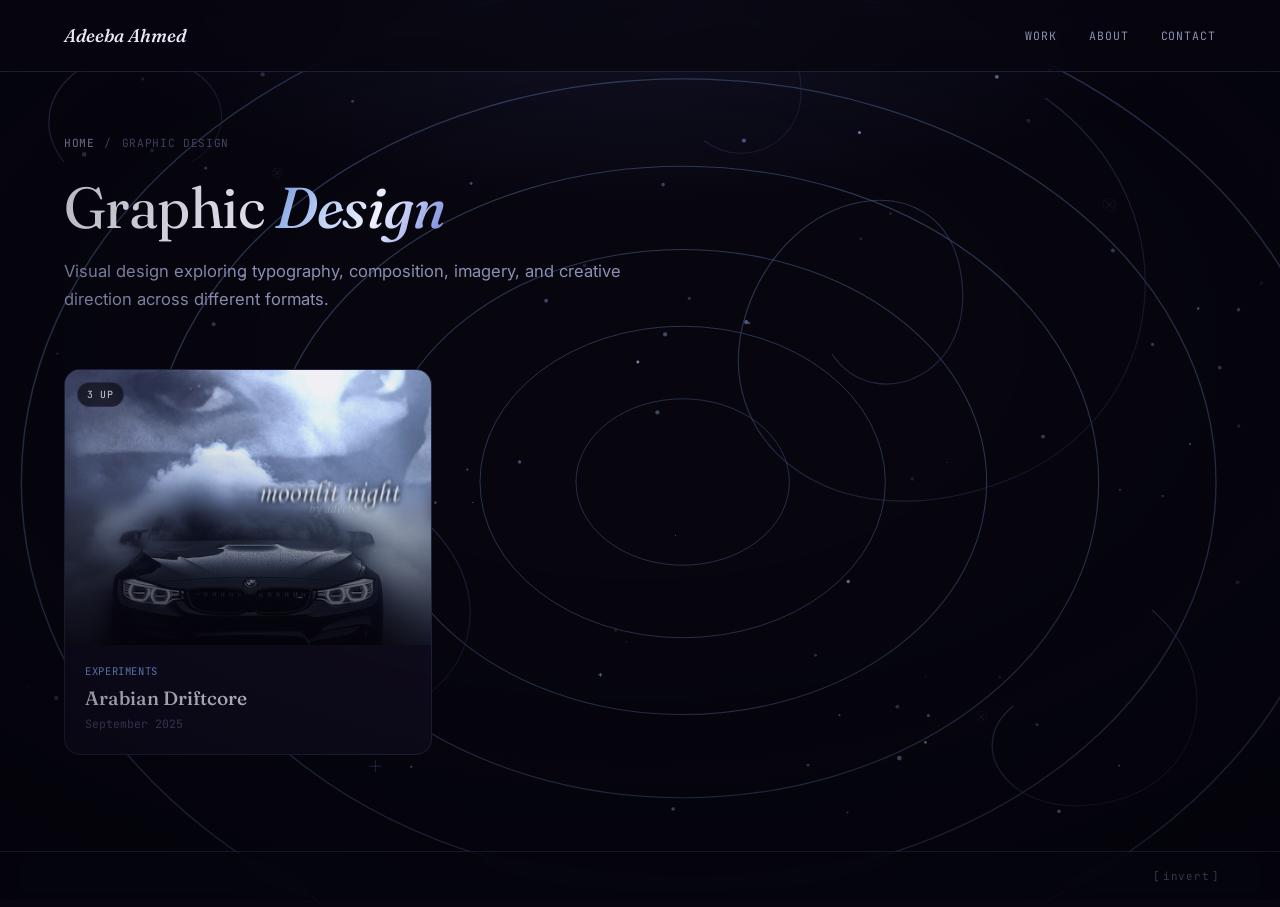
==== graphic-design.html @ d9ab300c "Add files via upload" ====
<!DOCTYPE html>
<html lang="en" data-theme="dark">
<head>
<meta charset="UTF-8">
<meta name="viewport" content="width=device-width, initial-scale=1.0">
<title>Graphic Design - Adeeba</title>
<link rel="stylesheet" href="styles.css">
<link rel="icon" type="image/png" href="assets/favicon.png">
</head>
<body>
<a href="#grid" class="skip-link">Skip to projects</a>

<div class="backdrop" aria-hidden="true" id="backdrop"></div>
<canvas class="motes" id="motes" aria-hidden="true"></canvas>

<header class="site">
  <a href="index.html" class="wordmark">Adeeba Ahmed</a>
  <nav class="top" aria-label="Primary">
    <ul>
      <li><a href="index.html#work">Work</a></li>
      <li><a href="index.html#about">About</a></li>
      <li><a href="index.html#contact">Contact</a></li>
    </ul>
  </nav>
  <button class="menu-toggle" aria-label="Toggle menu" aria-expanded="false">
    <span class="menu-bar"></span>
    <span class="menu-bar"></span>
    <span class="menu-bar"></span>
  </button>
</header>

<main>
  <section class="cat-hero">
    <nav class="crumbs" aria-label="Breadcrumb">
      <a href="index.html">Home</a><span aria-hidden="true">/</span><span>Graphic Design</span>
    </nav>
    <h1>Graphic <em>Design</em></h1>
    <p class="lede">Visual design exploring typography, composition, imagery, and creative direction across different formats.</p>
  </section>

  <section class="gallery" id="grid">
    <div class="pieces" id="the-grid" role="list"></div>
  </section>
</main>

<div class="spotlight-veil" id="spotlight-veil" hidden>
  <div class="spotlight" role="dialog" aria-modal="true" aria-labelledby="spotlight-title" id="spotlight">
    <button class="spotlight-shut" id="spotlight-shut" aria-label="Close">&times;</button>
    <div class="spotlight-stage" id="spotlight-stage"></div>
    <div class="spotlight-info">
      <span class="kicker" id="spotlight-kicker"></span>
      <h2 id="spotlight-title"></h2>
      <span class="when" id="spotlight-when"></span>
      <p id="spotlight-context"></p>
    </div>
  </div>
</div>

<div class="dim-switch">
  <button id="dim-switch-btn" aria-pressed="false">
    <span class="bracket">[</span>invert<span class="bracket">]</span>
  </button>
</div>

<script src="common.js"></script>
<script src="graphic-design-data.js"></script>
</body>
</html>
---- styles.css ----
@import url("https://fonts.googleapis.com/css2?family=Fraunces:ital,opsz,wght@0,9..144,300;0,9..144,500;0,9..144,600;1,9..144,400;1,9..144,500&family=Inter:wght@400;500;600&family=JetBrains+Mono:wght@400;500&display=swap");

* {
  box-sizing: border-box;
}
html {
  scroll-behavior: smooth;
}

/* ================================================================
   context behind theme
   tbh i cant choose an aesthetic, i love purples and blues in their dark form
   but also their icy light forms so that's why i hav an invert button.
   the dark mode is inspired by coraline, and the light mode is inspired by barbie swan lake.
   ================================================================ */
html[data-theme="dark"] {
  --bg: #07060f;
  --bg-soft: #100c1e;
  --line: rgba(140, 160, 232, 0.16);
  --ink: #e8e9f5;
  --ink-dim: #8b8fb3;
  --ink-faint: #4a4d70;
  --accent: #7ba3e8;
  --accent-2: #6c7fdb;
  --accent-3: #4a3f8f;
  --accent-4: #241f45;
  --glow: #eef1ff;
  --focus: #d7e0ff;
  --haze: 0.62;
}

html[data-theme="light"] {
  --bg: #f5f7fc;
  --bg-soft: #ffffff;
  --line: #dde3f4;
  --ink: #1f2438;
  --ink-dim: #5b6280;
  --ink-faint: #9aa2c4;
  --accent: #5a7bc4;
  --accent-2: #8d6fd6;
  --accent-3: #b8c8ec;
  --accent-4: #e8ecfa;
  --glow: #6f4fc9;
  --focus: #3a4f9f;
  --haze: 0.5;
}

body {
  margin: 0;
  background: radial-gradient(
      ellipse 80% 55% at 50% -10%,
      color-mix(in srgb, var(--accent-2) 20%, transparent) 0%,
      var(--bg) 60%
    ),
    var(--bg);
  color: var(--ink);
  font-family: "Inter", sans-serif;
  -webkit-font-smoothing: antialiased;
  transition:
    background 0.5s ease,
    color 0.5s ease;
  overflow-x: hidden;
  padding-bottom: 3.5rem;
}

a {
  color: inherit;
}
::selection {
  background: var(--accent-2);
  color: #fff;
}
a:focus-visible,
button:focus-visible {
  outline: 2px solid var(--focus);
  outline-offset: 4px;
  border-radius: 4px;
}
.skip-link {
  position: absolute;
  left: -999px;
  top: 0;
  background: var(--accent);
  color: var(--bg);
  padding: 0.75rem 1.25rem;
  z-index: 200;
  font-weight: 600;
  border-radius: 0 0 8px 0;
}
.skip-link:focus {
  left: 0;
}

/* ---------- backdrop: linework + drifting motes ---------- */
.backdrop {
  position: fixed;
  inset: 0;
  z-index: 0;
  pointer-events: none;
  opacity: var(--haze);
  transition: opacity 0.5s ease;
}
.backdrop svg {
  position: absolute;
  width: 100%;
  height: 100%;
}
.motes {
  position: fixed;
  inset: 0;
  z-index: 1;
  pointer-events: none;
  width: 100%;
  height: 100%;
}

html[data-theme="dark"] body::after {
  content: "";
  position: fixed;
  inset: 0;
  z-index: 2;
  pointer-events: none;
  background: radial-gradient(ellipse 85% 75% at 50% 38%, transparent 35%, rgba(2, 1, 8, 0.6) 100%);
}
html[data-theme="light"] .hero::before {
  content: "";
  position: absolute;
  top: -10%;
  left: 50%;
  translate: -50% 0;
  width: 900px;
  height: 900px;
  max-width: 140vw;
  background: radial-gradient(circle, color-mix(in srgb, var(--accent-2) 22%, transparent) 0%, transparent 65%);
  z-index: -1;
  pointer-events: none;
}

/* ---------- header ---------- */
header.site {
  position: sticky;
  top: 0;
  z-index: 40;
  display: flex;
  align-items: center;
  justify-content: space-between;
  padding: 1.5rem clamp(1.5rem, 5vw, 4rem);
  backdrop-filter: blur(10px);
  background: color-mix(in srgb, var(--bg) 75%, transparent);
  border-bottom: 1px solid var(--line);
}
.wordmark {
  font-family: "Fraunces", serif;
  font-style: italic;
  font-weight: 500;
  font-size: 1.15rem;
  text-decoration: none;
}
nav.top ul {
  list-style: none;
  display: flex;
  gap: 2rem;
  margin: 0;
  padding: 0;
  font-family: "JetBrains Mono", monospace;
  font-size: 0.72rem;
  letter-spacing: 0.08em;
  text-transform: uppercase;
}
nav.top a {
  text-decoration: none;
  color: var(--ink-dim);
  transition: color 0.25s ease;
}
nav.top a:hover,
nav.top a[aria-current] {
  color: var(--accent);
}

/* ---------- hamburger menu hidden on wide screens, takes over on phones ----------
   3 lines that morph into an x. aria-expanded is already toggled by the JS
   for the open/close + focus logic, so the animation just hangs off that  */
.menu-toggle {
  display: none;
  flex-direction: column;
  align-items: center;
  justify-content: center;
  gap: 4px;
  background: none;
  border: 1px solid var(--line);
  padding: 0.6rem;
  border-radius: 999px;
  cursor: pointer;
  transition: border-color 0.2s ease;
}
.menu-toggle:hover {
  border-color: var(--accent);
}
.menu-bar {
  width: 16px;
  height: 2px;
  background: var(--ink-dim);
  border-radius: 999px;
  transform-origin: center;
  transition: transform 0.25s ease, opacity 0.2s ease, background-color 0.2s ease;
}
.menu-toggle:hover .menu-bar {
  background: var(--accent);
}
.menu-toggle[aria-expanded="true"] .menu-bar:nth-child(1) {
  transform: translateY(6px) rotate(45deg);
}
.menu-toggle[aria-expanded="true"] .menu-bar:nth-child(2) {
  opacity: 0;
}
.menu-toggle[aria-expanded="true"] .menu-bar:nth-child(3) {
  transform: translateY(-6px) rotate(-45deg);
}

@media (max-width: 640px) {
  .menu-toggle {
    display: inline-flex;
  }
  nav.top {
    position: absolute;
    top: 100%;
    left: 0;
    right: 0;
    background: color-mix(in srgb, var(--bg) 92%, transparent);
    backdrop-filter: blur(10px);
    border-bottom: 1px solid var(--line);
    max-height: 0;
    overflow: hidden;
    opacity: 0;
    pointer-events: none;
    transition: max-height 0.35s ease, opacity 0.25s ease;
  }
  nav.top.open {
    max-height: 260px;
    opacity: 1;
    pointer-events: auto;
  }
  nav.top ul {
    flex-direction: column;
    gap: 0;
    padding: 0.5rem clamp(1.5rem, 5vw, 4rem) 1.25rem;
  }
  nav.top ul li {
    border-bottom: 1px solid var(--line);
  }
  nav.top ul li:last-child {
    border-bottom: none;
  }
  nav.top a {
    display: block;
    padding: 0.9rem 0;
  }
}

/* ---------- little mono tag, used everywhere ---------- */
.tagline {
  font-family: "JetBrains Mono", monospace;
  font-size: 0.72rem;
  letter-spacing: 0.1em;
  color: var(--accent);
  display: inline-block;
}

/* ---------- hero ---------- */
.hero {
  position: relative;
  min-height: 78svh;
  display: flex;
  flex-direction: column;
  justify-content: center;
  padding: 4rem clamp(1.5rem, 5vw, 4rem) 3rem;
  z-index: 1;
  max-width: 1000px;
}
.hero .tagline {
  margin-bottom: 2rem;
}

.hero-headline {
  font-family: "Fraunces", serif;
  font-weight: 400;
  font-size: clamp(2.6rem, 8vw, 5.2rem);
  line-height: 1.1;
  margin: 0 0 1.75rem;
  letter-spacing: -0.01em;
}
.hero-headline .row {
  display: block;
}
.hero-headline em {
  font-style: italic;
  font-weight: 500;
  background: linear-gradient(120deg, var(--accent), var(--glow) 55%, var(--accent-2));
  -webkit-background-clip: text;
  background-clip: text;
  color: transparent;
}

.hero p.lede {
  font-size: clamp(1.05rem, 1.4vw, 1.2rem);
  color: var(--ink-dim);
  max-width: 48ch;
  line-height: 1.65;
  margin: 0 0 2.5rem;
}

.hero-cta {
  display: flex;
  gap: 1rem;
  flex-wrap: wrap;
}
.btn {
  font-family: "JetBrains Mono", monospace;
  font-size: 0.78rem;
  letter-spacing: 0.06em;
  text-transform: uppercase;
  padding: 0.95rem 1.6rem;
  border-radius: 999px;
  text-decoration: none;
  display: inline-flex;
  align-items: center;
  gap: 0.5rem;
  transition:
    transform 0.25s ease,
    border-color 0.25s ease,
    background 0.25s ease;
  border: 1px solid var(--line);
}
.btn.primary {
  background: var(--accent);
  color: var(--bg);
  border-color: var(--accent);
  font-weight: 500;
}
.btn.primary:hover {
  transform: translateY(-2px);
  background: var(--glow);
  color: var(--bg);
}
.btn.ghost {
  color: var(--ink);
  background: transparent;
}
.btn.ghost:hover {
  border-color: var(--accent);
  color: var(--accent);
  transform: translateY(-2px);
}

/* ---------- section head, reused everywhere ---------- */
.section-head {
  display: flex;
  align-items: baseline;
  justify-content: space-between;
  margin-bottom: 2rem;
  flex-wrap: wrap;
  gap: 1rem;
  border-bottom: 1px solid var(--line);
  padding-bottom: 1.1rem;
}
.section-head h2 {
  font-family: "Fraunces", serif;
  font-weight: 400;
  font-style: italic;
  font-size: clamp(1.4rem, 3vw, 2rem);
  margin: 0;
}
.section-head .count {
  font-family: "JetBrains Mono", monospace;
  font-size: 0.72rem;
  color: var(--ink-faint);
  letter-spacing: 0.06em;
  text-transform: uppercase;
}

/* ================================================================
   PRACTICE GRID (homepage)
   ================================================================ */
.practices {
  padding: 2rem clamp(1.5rem, 5vw, 4rem) 6rem;
  position: relative;
  z-index: 1;
}
.practice-grid {
  display: grid;
  grid-template-columns: repeat(2, 1fr);
  gap: 1px;
  background: var(--line);
  border: 1px solid var(--line);
  border-radius: 18px;
  overflow: hidden;
}
@media (max-width: 720px) {
  .practice-grid {
    grid-template-columns: 1fr;
  }
}
.practice {
  background: var(--bg-soft);
  padding: 2.25rem 2rem;
  text-decoration: none;
  color: var(--ink);
  position: relative;
  min-height: 220px;
  display: flex;
  flex-direction: column;
  justify-content: space-between;
  transition: background 0.3s ease;
  isolation: isolate;
}
.practice::before {
  content: "";
  position: absolute;
  inset: 0;
  background: linear-gradient(135deg, var(--tint, var(--accent-2)), transparent 60%);
  opacity: 0;
  transition: opacity 0.35s ease;
  z-index: -1;
}
.practice:hover::before,
.practice:focus-visible::before {
  opacity: 0.2;
}
.practice:hover,
.practice:focus-visible {
  background: color-mix(in srgb, var(--bg-soft) 80%, var(--accent));
}
.practice .idx {
  font-family: "JetBrains Mono", monospace;
  font-size: 0.7rem;
  color: var(--ink-faint);
  letter-spacing: 0.08em;
}
.practice h3 {
  font-family: "Fraunces", serif;
  font-weight: 500;
  font-size: 1.65rem;
  margin: 1rem 0 0.5rem;
  letter-spacing: -0.01em;
}
.practice p {
  font-size: 0.92rem;
  color: var(--ink-dim);
  margin: 0;
  max-width: 34ch;
  line-height: 1.55;
}
.practice .meta {
  margin-top: 1.5rem;
  display: flex;
  justify-content: space-between;
  align-items: center;
}
.practice .hex {
  font-family: "JetBrains Mono", monospace;
  font-size: 0.72rem;
  color: var(--accent);
  letter-spacing: 0.04em;
}
.practice .arrow {
  font-size: 1.1rem;
  color: var(--ink-faint);
  transition:
    transform 0.3s ease,
    color 0.3s ease;
}
.practice:hover .arrow {
  transform: translateX(4px);
  color: var(--accent);
}

/* ================================================================
   ABOUT + CONTACT (homepage, back to back)
   ================================================================ */
.about {
  padding: 2rem clamp(1.5rem, 5vw, 4rem) 4rem;
  position: relative;
  z-index: 1;
  max-width: 760px;
}
.about p {
  font-size: 1.05rem;
  line-height: 1.75;
  color: var(--ink-dim);
  margin: 0 0 1.5rem;
}
.about p:last-of-type {
  margin-bottom: 2rem;
}
.about-tags {
  display: flex;
  flex-wrap: wrap;
  gap: 0.6rem;
}
.about-tags span {
  font-family: "JetBrains Mono", monospace;
  font-size: 0.68rem;
  letter-spacing: 0.06em;
  text-transform: uppercase;
  border: 1px solid var(--line);
  color: var(--ink-dim);
  padding: 0.4rem 0.8rem;
  border-radius: 999px;
}

.contact {
  padding: 0 clamp(1.5rem, 5vw, 4rem) 6rem;
  position: relative;
  z-index: 1;
  max-width: 760px;
}
.contact h2 {
  font-family: "Fraunces", serif;
  font-style: italic;
  font-weight: 400;
  font-size: clamp(1.4rem, 3vw, 1.9rem);
  margin: 0 0 1rem;
}
.contact-links {
  display: flex;
  flex-wrap: wrap;
  gap: 1.75rem;
}
.contact-links a {
  font-family: "JetBrains Mono", monospace;
  font-size: 0.85rem;
  letter-spacing: 0.03em;
  text-decoration: none;
  color: var(--ink);
  border-bottom: 1px solid var(--line);
  padding-bottom: 0.2rem;
  transition:
    color 0.2s ease,
    border-color 0.2s ease;
}
.contact-links a:hover {
  color: var(--accent);
  border-color: var(--accent);
}
.contact .fine-print {
  margin-top: 3rem;
  font-family: "JetBrains Mono", monospace;
  font-size: 0.68rem;
  color: var(--ink-faint);
  letter-spacing: 0.05em;
  text-transform: uppercase;
}

/* ================================================================
   CATEGORY PAGE HERO + BREADCRUMB
   ================================================================ */
.cat-hero {
  padding: 4rem clamp(1.5rem, 5vw, 4rem) 2.5rem;
  max-width: 900px;
  position: relative;
  z-index: 1;
}
.crumbs {
  font-family: "JetBrains Mono", monospace;
  font-size: 0.7rem;
  letter-spacing: 0.06em;
  color: var(--ink-faint);
  text-transform: uppercase;
  margin-bottom: 1.75rem;
  display: flex;
  gap: 0.6rem;
}
.crumbs a {
  text-decoration: none;
  color: var(--ink-dim);
}
.crumbs a:hover {
  color: var(--accent);
}
.cat-hero .tagline {
  margin-bottom: 1.25rem;
  display: block;
}
.cat-hero h1 {
  font-family: "Fraunces", serif;
  font-weight: 400;
  font-size: clamp(2.2rem, 5.5vw, 3.6rem);
  line-height: 1.05;
  margin: 0 0 1.25rem;
  letter-spacing: -0.01em;
}
.cat-hero h1 em {
  font-style: italic;
  font-weight: 500;
  background: linear-gradient(120deg, var(--accent), var(--glow) 60%, var(--accent-2));
  -webkit-background-clip: text;
  background-clip: text;
  color: transparent;
}
.cat-hero .lede {
  font-size: clamp(1rem, 1.3vw, 1.1rem);
  color: var(--ink-dim);
  max-width: 60ch;
  line-height: 1.65;
  margin: 0;
}

/* ================================================================
   PIECES (the project grid used on every category page)
   ================================================================ */
.gallery {
  padding: 1rem clamp(1.5rem, 5vw, 4rem) 6rem;
  position: relative;
  z-index: 1;
}
.pieces {
  display: grid;
  grid-template-columns: repeat(3, 1fr);
  gap: 1.5rem;
}
@media (max-width: 980px) {
  .pieces {
    grid-template-columns: repeat(2, 1fr);
  }
}
@media (max-width: 620px) {
  .pieces {
    grid-template-columns: 1fr;
  }
}

.piece {
  background: var(--bg-soft);
  border: 1px solid var(--line);
  border-radius: 16px;
  overflow: hidden;
  cursor: pointer;
  transition:
    transform 0.3s ease,
    border-color 0.3s ease,
    box-shadow 0.3s ease;
  display: flex;
  flex-direction: column;
  text-align: left;
  padding: 0;
  color: var(--ink);
  font-family: inherit;
}
.piece:hover,
.piece:focus-visible {
  transform: translateY(-4px);
  border-color: var(--accent);
  box-shadow: 0 20px 45px color-mix(in srgb, var(--accent-2) 25%, transparent);
}

.piece-shot {
  position: relative;
  aspect-ratio: 4/3;
  overflow: hidden;
  background: linear-gradient(135deg, var(--tint, var(--accent-2)), var(--bg-soft) 75%);
}
.piece-shot video,
.piece-shot img {
  width: 100%;
  height: 100%;
  object-fit: cover;
  display: block;
  opacity: 0.92;
}
/* the youtube hover/auto preview sits absolute over the poster. pointer-events:
   none matters here. without it, a click landing on the visible preview would
   go to youtube's iframe instead of the card underneath (iframes are a
   separate document, so a click inside one never bubbles back out to trigger
   the card's own click handler), and the spotlight would never open. */
.piece-shot .yt-preview {
  position: absolute;
  inset: 0;
  width: 100%;
  height: 100%;
  border: 0;
  pointer-events: none;
}
.piece-shot .badge {
  position: absolute;
  top: 0.75rem;
  left: 0.75rem;
  font-family: "JetBrains Mono", monospace;
  font-size: 0.62rem;
  letter-spacing: 0.08em;
  text-transform: uppercase;
  background: color-mix(in srgb, var(--bg) 65%, transparent);
  backdrop-filter: blur(6px);
  color: var(--glow);
  padding: 0.3rem 0.55rem;
  border-radius: 999px;
  border: 1px solid var(--line);
}
.piece-shot .peek {
  position: absolute;
  inset: 0;
  display: flex;
  align-items: center;
  justify-content: center;
  opacity: 0;
  transition: opacity 0.25s ease;
}
.piece-shot .peek svg {
  width: 42px;
  height: 42px;
}
.piece:hover .peek,
.piece:focus-visible .peek {
  opacity: 1;
}
.piece-shot::after {
  content: "";
  position: absolute;
  inset: 0;
  background: linear-gradient(180deg, transparent 40%, color-mix(in srgb, var(--bg) 70%, transparent) 100%);
}

.piece-info {
  padding: 1.1rem 1.25rem 1.4rem;
}
.piece-info .kicker {
  font-family: "JetBrains Mono", monospace;
  font-size: 0.66rem;
  letter-spacing: 0.06em;
  text-transform: uppercase;
  color: var(--accent);
}
.piece-info h3 {
  font-family: "Fraunces", serif;
  font-weight: 500;
  font-size: 1.2rem;
  margin: 0.5rem 0 0.3rem;
}
.piece-info .when {
  font-family: "JetBrains Mono", monospace;
  font-size: 0.72rem;
  color: var(--ink-faint);
}

/* website cards get a "visit" hint instead of a play icon */
.piece-shot .visit-hint {
  position: absolute;
  bottom: 0.75rem;
  right: 0.75rem;
  font-family: "JetBrains Mono", monospace;
  font-size: 0.62rem;
  letter-spacing: 0.06em;
  text-transform: uppercase;
  color: var(--glow);
  background: color-mix(in srgb, var(--bg) 55%, transparent);
  backdrop-filter: blur(6px);
  padding: 0.3rem 0.6rem;
  border-radius: 999px;
  border: 1px solid var(--line);
  opacity: 0;
  transition: opacity 0.25s ease;
}
.piece:hover .visit-hint,
.piece:focus-visible .visit-hint {
  opacity: 1;
}

/* ---------- pager (grid pagination, see script.js, off by default) ---------- */
.pager {
  display: flex;
  align-items: center;
  justify-content: center;
  gap: 1.25rem;
  margin-top: 3rem;
}
.pager-btn {
  font-family: "JetBrains Mono", monospace;
  font-size: 0.72rem;
  letter-spacing: 0.06em;
  text-transform: uppercase;
  background: none;
  border: 1px solid var(--line);
  color: var(--ink-dim);
  padding: 0.6rem 1.1rem;
  border-radius: 999px;
  cursor: pointer;
  transition:
    color 0.2s ease,
    border-color 0.2s ease;
}
.pager-btn:hover:not(:disabled) {
  color: var(--accent);
  border-color: var(--accent);
}
.pager-btn:disabled {
  opacity: 0.35;
  cursor: not-allowed !important;
}
.pager-status {
  font-family: "JetBrains Mono", monospace;
  font-size: 0.72rem;
  color: var(--ink-faint);
  letter-spacing: 0.05em;
}

/* ================================================================
   SPOTLIGHT (the lightbox opened by clicking a piece)
   ================================================================ */
.spotlight-veil {
  position: fixed;
  inset: 0;
  z-index: 150;
  background: color-mix(in srgb, var(--bg) 85%, transparent);
  backdrop-filter: blur(6px);
  display: flex;
  align-items: center;
  justify-content: center;
  padding: 2rem;
}
.spotlight-veil[hidden] {
  display: none;
}
.spotlight {
  background: var(--bg-soft);
  border: 1px solid var(--line);
  border-radius: 20px;
  max-width: 880px;
  width: 100%;
  max-height: 90vh;
  overflow-y: auto;
  position: relative;
  box-shadow: 0 40px 100px rgba(0, 0, 0, 0.4);
}
.spotlight-shut {
  position: absolute;
  top: 1rem;
  right: 1rem;
  z-index: 8;
  background: color-mix(in srgb, var(--bg) 70%, transparent);
  color: var(--ink);
  border: 1px solid var(--line);
  border-radius: 50%;
  width: 38px;
  height: 38px;
  font-size: 1.4rem;
  line-height: 1;
  cursor: pointer;
  display: flex;
  align-items: center;
  justify-content: center;
  transition:
    background 0.2s ease,
    color 0.2s ease;
}
.spotlight-shut:hover {
  background: var(--accent);
  color: var(--bg);
}

.spotlight-stage {
  width: 100%;
  aspect-ratio: 16/9;
  background: #000;
  position: relative;
  border-radius: 20px 20px 0 0;
  overflow: hidden;
}
.spotlight-stage video,
.spotlight-stage img {
  width: 100%;
  height: 100%;
  object-fit: contain;
  background: #000;
  display: block;
}

/* carousel controls, only present when a piece has multiple frames */
.carousel-prev,
.carousel-next {
  position: absolute;
  top: 50%;
  translate: 0 -50%;
  z-index: 6;
  width: 40px;
  height: 40px;
  border-radius: 50%;
  border: 1px solid rgba(255, 255, 255, 0.25);
  background: rgba(0, 0, 0, 0.4);
  color: #fff;
  font-size: 1.1rem;
  cursor: pointer;
  display: flex;
  align-items: center;
  justify-content: center;
  transition: background 0.2s ease;
}
.carousel-prev:hover,
.carousel-next:hover {
  background: rgba(0, 0, 0, 0.65);
}
.carousel-prev {
  left: 14px;
}
.carousel-next {
  right: 14px;
}
.carousel-dots {
  position: absolute;
  bottom: 12px;
  left: 50%;
  translate: -50% 0;
  display: flex;
  gap: 0.4rem;
  z-index: 6;
}
.carousel-dots span {
  width: 6px;
  height: 6px;
  border-radius: 50%;
  background: rgba(255, 255, 255, 0.4);
  transition:
    background 0.2s ease,
    transform 0.2s ease;
}
.carousel-dots span.active {
  background: #fff;
  transform: scale(1.3);
}

/* slide-in for whichever frame just got swiped/clicked to, so moving
   thru a carousel feels like swiping instead of a flat static swap.
   direction-aware. next comes in from the right, prev comes in from
   the left. common.js skips adding these classes entirely for
   reduced-motion browsers, so no need to guard it again in here. */
@keyframes frameInFromRight {
  from {
    opacity: 0;
    transform: translateX(28px);
  }
  to {
    opacity: 1;
    transform: translateX(0);
  }
}
@keyframes frameInFromLeft {
  from {
    opacity: 0;
    transform: translateX(-28px);
  }
  to {
    opacity: 1;
    transform: translateX(0);
  }
}
.frame-slide-next {
  animation: frameInFromRight 0.32s ease-out;
}
.frame-slide-prev {
  animation: frameInFromLeft 0.32s ease-out;
}

.spotlight-info {
  padding: 1.75rem 2rem 2.25rem;
}
.spotlight-info .kicker {
  font-family: "JetBrains Mono", monospace;
  font-size: 0.7rem;
  letter-spacing: 0.06em;
  text-transform: uppercase;
  color: var(--accent);
}
.spotlight-info h2 {
  font-family: "Fraunces", serif;
  font-weight: 500;
  font-size: 1.8rem;
  margin: 0.6rem 0 0.35rem;
}
.spotlight-info .when {
  font-family: "JetBrains Mono", monospace;
  font-size: 0.78rem;
  color: var(--ink-faint);
  display: block;
  margin-bottom: 1rem;
}
.spotlight-info p {
  color: var(--ink-dim);
  line-height: 1.7;
  margin: 0 0 1.25rem;
  max-width: 65ch;
}
.spotlight-info .visit-link {
  display: inline-flex;
  align-items: center;
  gap: 0.4rem;
  font-family: "JetBrains Mono", monospace;
  font-size: 0.75rem;
  letter-spacing: 0.05em;
  text-transform: uppercase;
  color: var(--accent);
  text-decoration: none;
  border-bottom: 1px solid var(--accent);
  padding-bottom: 0.15rem;
}
.spotlight-info .visit-link:hover {
  color: var(--glow);
  border-color: var(--glow);
}

/* website preview inside the spotlight (screenshot + live embed link) */
.site-frame {
  width: 100%;
  height: 100%;
  border: 0;
  background: #fff;
}
.embed-frame {
  width: 100%;
  height: 100%;
  border: 0;
  background: #000;
}

footer.tail {
  display: none; /* the about/contact sections replace the old footer; kept off by default */
}

/* ================================================================
   STICKY INVERT BAR + hover state
   ================================================================ */
.dim-switch {
  position: fixed;
  left: 0;
  right: 0;
  bottom: 0;
  z-index: 60;
  display: flex;
  justify-content: flex-end;
  padding: 0.6rem clamp(1.25rem, 4vw, 3rem);
  background: color-mix(in srgb, var(--bg) 55%, transparent);
  backdrop-filter: blur(8px);
  border-top: 1px solid color-mix(in srgb, var(--line) 70%, transparent);
  transition:
    background 0.5s ease,
    border-color 0.5s ease;
}
.dim-switch button {
  font-family: "JetBrains Mono", monospace;
  font-size: 0.68rem;
  letter-spacing: 0.08em;
  background: none;
  border: 1px solid transparent;
  color: var(--ink-faint);
  padding: 0.4rem 0.7rem;
  border-radius: 999px;
  cursor: pointer;
  display: flex;
  align-items: center;
  gap: 2px;
  transition:
    color 0.25s ease,
    border-color 0.25s ease,
    opacity 0.25s ease;
  opacity: 0.7;
}
.dim-switch button:hover {
  color: var(--accent);
  border-color: var(--line);
  opacity: 1;
}
.dim-switch .bracket {
  color: var(--ink-faint);
}

@media (prefers-reduced-motion: reduce) {
  html {
    scroll-behavior: auto;
  }
  .btn:hover,
  .practice:hover .arrow,
  .piece:hover {
    transform: none;
  }
  .backdrop * {
    animation: none !important;
  }
}

/* cursor */
html, body {
    cursor: url('assets/cursor.png') 0 0, default !important;
}

/* pointer */
a, button, .clickable {
    cursor: url('assets/pointer.png') 0 0, pointer !important;
}
}
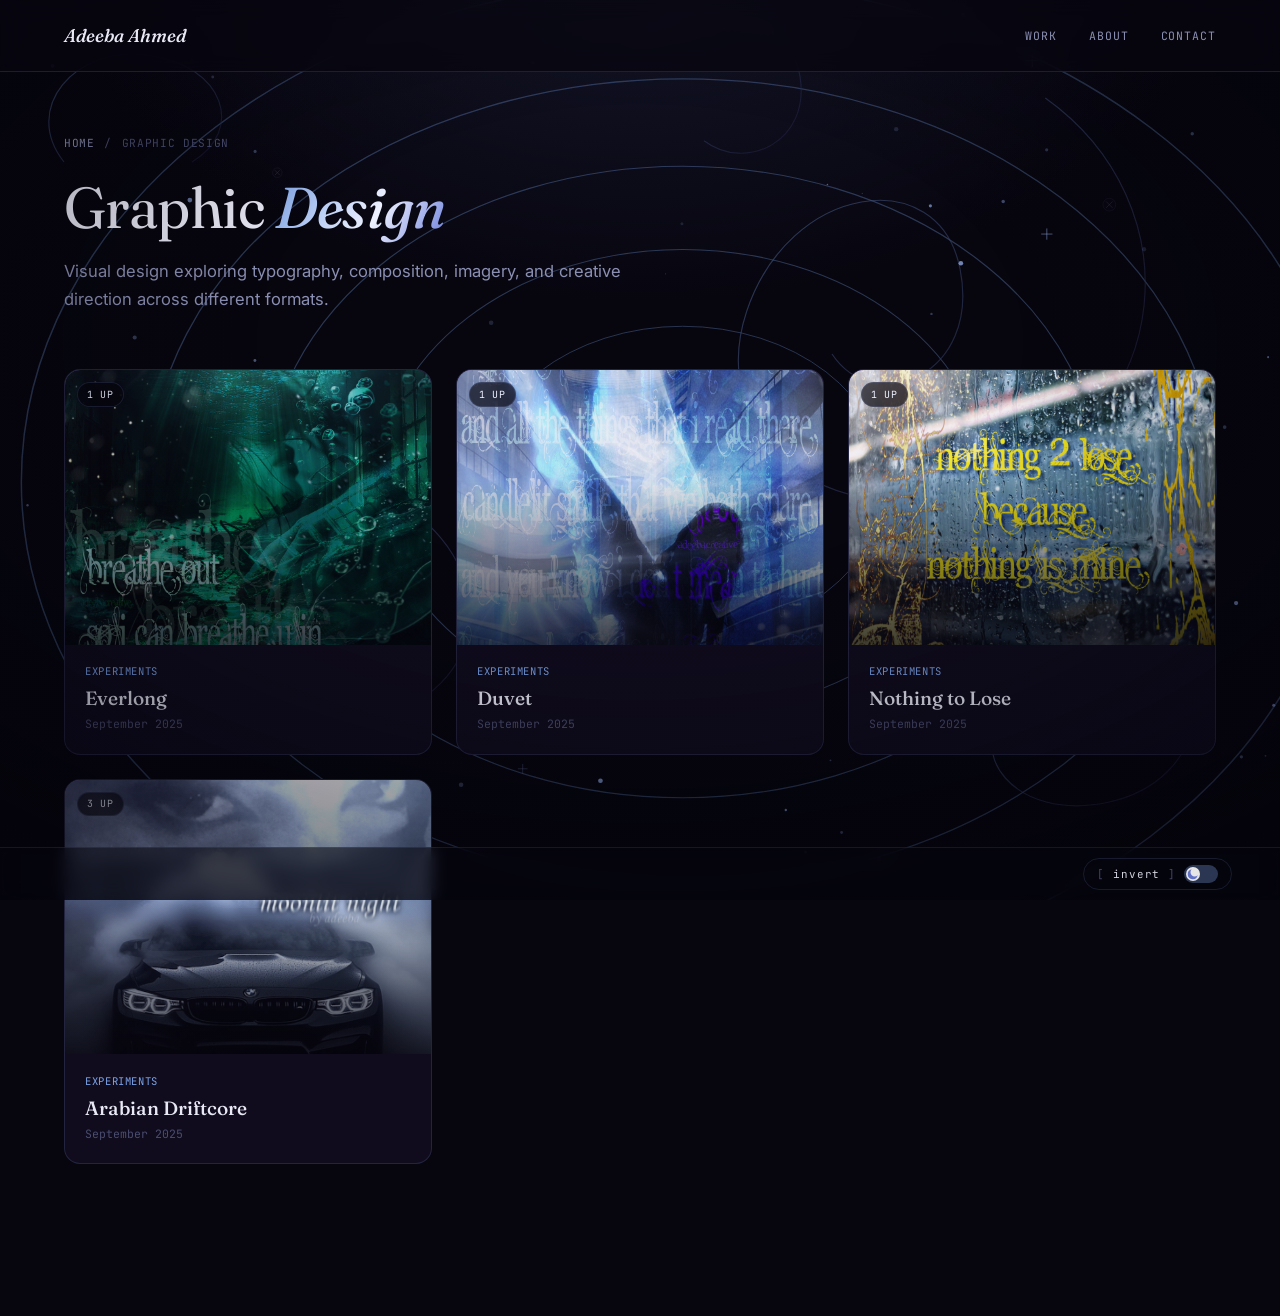
==== commit 196d697e: "Add files via upload" ====
--- a/graphic-design.html
+++ b/graphic-design.html
@@ -59,6 +59,7 @@
 <div class="dim-switch">
   <button id="dim-switch-btn" aria-pressed="false">
     <span class="bracket">[</span>invert<span class="bracket">]</span>
+    <span class="switch-track" aria-hidden="true"><span class="switch-thumb"></span></span>
   </button>
 </div>
 
--- a/styles.css
+++ b/styles.css
@@ -1,5 +1,4 @@
 @import url("https://fonts.googleapis.com/css2?family=Fraunces:ital,opsz,wght@0,9..144,300;0,9..144,500;0,9..144,600;1,9..144,400;1,9..144,500&family=Inter:wght@400;500;600&family=JetBrains+Mono:wght@400;500&display=swap");
-
 * {
   box-sizing: border-box;
 }
@@ -55,7 +54,6 @@
     var(--bg);
   color: var(--ink);
   font-family: "Inter", sans-serif;
-  -webkit-font-smoothing: antialiased;
   transition:
     background 0.5s ease,
     color 0.5s ease;
@@ -177,9 +175,7 @@
   color: var(--accent);
 }
 
-/* ---------- hamburger menu hidden on wide screens, takes over on phones ----------
-   3 lines that morph into an x. aria-expanded is already toggled by the JS
-   for the open/close + focus logic, so the animation just hangs off that  */
+/* ---------- hamburger menu hidden on wide screens, takes over on phones ---------- */
 .menu-toggle {
   display: none;
   flex-direction: column;
@@ -202,7 +198,10 @@
   background: var(--ink-dim);
   border-radius: 999px;
   transform-origin: center;
-  transition: transform 0.25s ease, opacity 0.2s ease, background-color 0.2s ease;
+  transition:
+    transform 0.25s ease,
+    opacity 0.2s ease,
+    background-color 0.2s ease;
 }
 .menu-toggle:hover .menu-bar {
   background: var(--accent);
@@ -233,7 +232,9 @@
     overflow: hidden;
     opacity: 0;
     pointer-events: none;
-    transition: max-height 0.35s ease, opacity 0.25s ease;
+    transition:
+      max-height 0.35s ease,
+      opacity 0.25s ease;
   }
   nav.top.open {
     max-height: 260px;
@@ -549,6 +550,36 @@
   color: var(--ink-faint);
   letter-spacing: 0.05em;
   text-transform: uppercase;
+}
+
+/* little instagram/youtube icons, sits under the email/linkedin row */
+.social-links {
+  display: flex;
+  gap: 1rem;
+  margin-top: 1.5rem;
+}
+.social-icon {
+  display: flex;
+  align-items: center;
+  justify-content: center;
+  width: 38px;
+  height: 38px;
+  border-radius: 50%;
+  border: 1px solid var(--line);
+  color: var(--ink-dim);
+  transition:
+    color 0.2s ease,
+    border-color 0.2s ease,
+    transform 0.2s ease;
+}
+.social-icon svg {
+  width: 18px;
+  height: 18px;
+}
+.social-icon:hover {
+  color: var(--accent);
+  border-color: var(--accent);
+  transform: translateY(-2px);
 }
 
 /* ================================================================
@@ -762,6 +793,80 @@
 .piece:hover .visit-hint,
 .piece:focus-visible .visit-hint {
   opacity: 1;
+}
+
+/* ---------- pin button (video/social/graphic/website pages) ----------
+   sits opposite the badge. faint til hover, always visible + filled
+   once a piece is actually pinned, same idea as instagram's pin icon
+   showing up on a pinned post. */
+.piece-shot .pin-btn {
+  position: absolute;
+  top: 0.6rem;
+  right: 0.6rem;
+  z-index: 3;
+  width: 30px;
+  height: 30px;
+  border-radius: 50%;
+  border: 1px solid var(--line);
+  background: color-mix(in srgb, var(--bg) 65%, transparent);
+  backdrop-filter: blur(6px);
+  color: var(--glow);
+  display: flex;
+  align-items: center;
+  justify-content: center;
+  cursor: pointer;
+  opacity: 0;
+  transition:
+    opacity 0.2s ease,
+    transform 0.2s ease,
+    color 0.2s ease,
+    border-color 0.2s ease;
+}
+.piece-shot .pin-btn svg {
+  width: 15px;
+  height: 15px;
+}
+.piece:hover .pin-btn,
+.piece:focus-visible .pin-btn,
+.piece-shot .pin-btn.pinned {
+  opacity: 1;
+}
+.piece-shot .pin-btn:hover {
+  color: var(--accent);
+  border-color: var(--accent);
+  transform: scale(1.08);
+}
+.piece-shot .pin-btn.pinned {
+  color: var(--accent);
+  border-color: var(--accent);
+}
+/* the lil corner ribbon that marks a pinned card even when the mouse
+   isn't anywhere near it, mostly for touch screens that don't hover */
+.piece.is-pinned {
+  border-color: var(--accent);
+}
+.piece.is-pinned::before {
+  content: "Pinned";
+  position: absolute;
+  z-index: 3;
+  top: 0.6rem;
+  left: 0.6rem;
+  font-family: "JetBrains Mono", monospace;
+  font-size: 0.6rem;
+  letter-spacing: 0.06em;
+  text-transform: uppercase;
+  color: var(--bg);
+  background: var(--accent);
+  padding: 0.25rem 0.55rem;
+  border-radius: 999px;
+}
+/* badge shifts down out of the way when the pinned ribbon takes the
+   top-left corner instead */
+.piece.is-pinned .piece-shot .badge {
+  top: 2.5rem;
+}
+.piece {
+  position: relative;
 }
 
 /* ---------- pager (grid pagination, see script.js, off by default) ---------- */
@@ -928,9 +1033,8 @@
 
 /* slide-in for whichever frame just got swiped/clicked to, so moving
    thru a carousel feels like swiping instead of a flat static swap.
-   direction-aware. next comes in from the right, prev comes in from
-   the left. common.js skips adding these classes entirely for
-   reduced-motion browsers, so no need to guard it again in here. */
+   direction-aware. next comes in from the right, prev comes in from the left
+   common.js skips adding these classes entirely for reduced-motion browsers */
 @keyframes frameInFromRight {
   from {
     opacity: 0;
@@ -956,6 +1060,60 @@
 }
 .frame-slide-prev {
   animation: frameInFromLeft 0.32s ease-out;
+}
+
+/* ---------- zoom (image frames only, graphic-design + social-marketing) ----------
+   .zoom-wrap clips it, the img inside gets translated/scaled by JS.
+   double-click/double-tap or the + button zooms in, then u can drag to
+   pan around, same muscle memory as zooming a photo on ur phone. */
+.zoom-wrap {
+  width: 100%;
+  height: 100%;
+  overflow: hidden;
+  position: relative;
+  touch-action: none;
+}
+.zoom-wrap img {
+  position: absolute;
+  top: 0;
+  left: 0;
+  width: 100%;
+  height: 100%;
+  object-fit: contain;
+  will-change: transform, width, height;
+  cursor: zoom-in;
+}
+.zoom-wrap img.is-zoomed {
+  cursor: grab;
+}
+.zoom-wrap img.is-dragging {
+  cursor: grabbing;
+}
+.zoom-controls {
+  position: absolute;
+  bottom: 12px;
+  right: 14px;
+  z-index: 6;
+  display: flex;
+  gap: 0.4rem;
+}
+.zoom-controls button {
+  width: 32px;
+  height: 32px;
+  border-radius: 50%;
+  border: 1px solid rgba(255, 255, 255, 0.25);
+  background: rgba(0, 0, 0, 0.45);
+  color: #fff;
+  font-size: 1rem;
+  line-height: 1;
+  cursor: pointer;
+  display: flex;
+  align-items: center;
+  justify-content: center;
+  transition: background 0.2s ease;
+}
+.zoom-controls button:hover {
+  background: rgba(0, 0, 0, 0.7);
 }
 
 .spotlight-info {
@@ -1047,27 +1205,71 @@
   font-size: 0.68rem;
   letter-spacing: 0.08em;
   background: none;
-  border: 1px solid transparent;
-  color: var(--ink-faint);
-  padding: 0.4rem 0.7rem;
+  border: 1px solid var(--line);
+  color: var(--ink);
+  padding: 0.4rem 0.8rem;
   border-radius: 999px;
   cursor: pointer;
   display: flex;
   align-items: center;
-  gap: 2px;
+  gap: 8px;
   transition:
     color 0.25s ease,
     border-color 0.25s ease,
     opacity 0.25s ease;
-  opacity: 0.7;
+  opacity: 0.9;
 }
 .dim-switch button:hover {
   color: var(--accent);
-  border-color: var(--line);
+  border-color: var(--accent);
   opacity: 1;
 }
 .dim-switch .bracket {
   color: var(--ink-faint);
+}
+/* the invert switch: a little pill track w a thumb that slides side to
+   side, sun/moon painted into the thumb by paintSwitchIcon() in
+   common.js. reads off the button's own aria-pressed so it always
+   matches whatever setTheme() just set */
+.switch-track {
+  position: relative;
+  flex-shrink: 0;
+  width: 34px;
+  height: 18px;
+  border-radius: 999px;
+  background: color-mix(in srgb, var(--accent) 35%, var(--bg));
+  transition: background 0.35s ease;
+}
+#dim-switch-btn[aria-pressed="true"] .switch-track {
+  background: var(--accent-2);
+}
+.switch-thumb {
+  position: absolute;
+  top: 2px;
+  left: 2px;
+  width: 14px;
+  height: 14px;
+  border-radius: 50%;
+  background: #ffffff;
+  color: var(--accent-2);
+  display: flex;
+  align-items: center;
+  justify-content: center;
+  transition: transform 0.35s cubic-bezier(0.4, 0, 0.2, 1);
+}
+#dim-switch-btn[aria-pressed="true"] .switch-thumb {
+  transform: translateX(16px);
+}
+.switch-thumb svg {
+  width: 100%;
+  height: 100%;
+  display: block;
+}
+@media (prefers-reduced-motion: reduce) {
+  .switch-track,
+  .switch-thumb {
+    transition: none;
+  }
 }
 
 @media (prefers-reduced-motion: reduce) {
@@ -1085,12 +1287,18 @@
 }
 
 /* cursor */
-html, body {
-    cursor: url('assets/cursor.png') 0 0, default !important;
+html,
+body {
+  cursor:
+    url("assets/cursor.png") 0 0,
+    default !important;
 }
 
 /* pointer */
-a, button, .clickable {
-    cursor: url('assets/pointer.png') 0 0, pointer !important;
-}
-}+a,
+button,
+.clickable {
+  cursor:
+    url("assets/pointer.png") 0 0,
+    pointer !important;
+}
